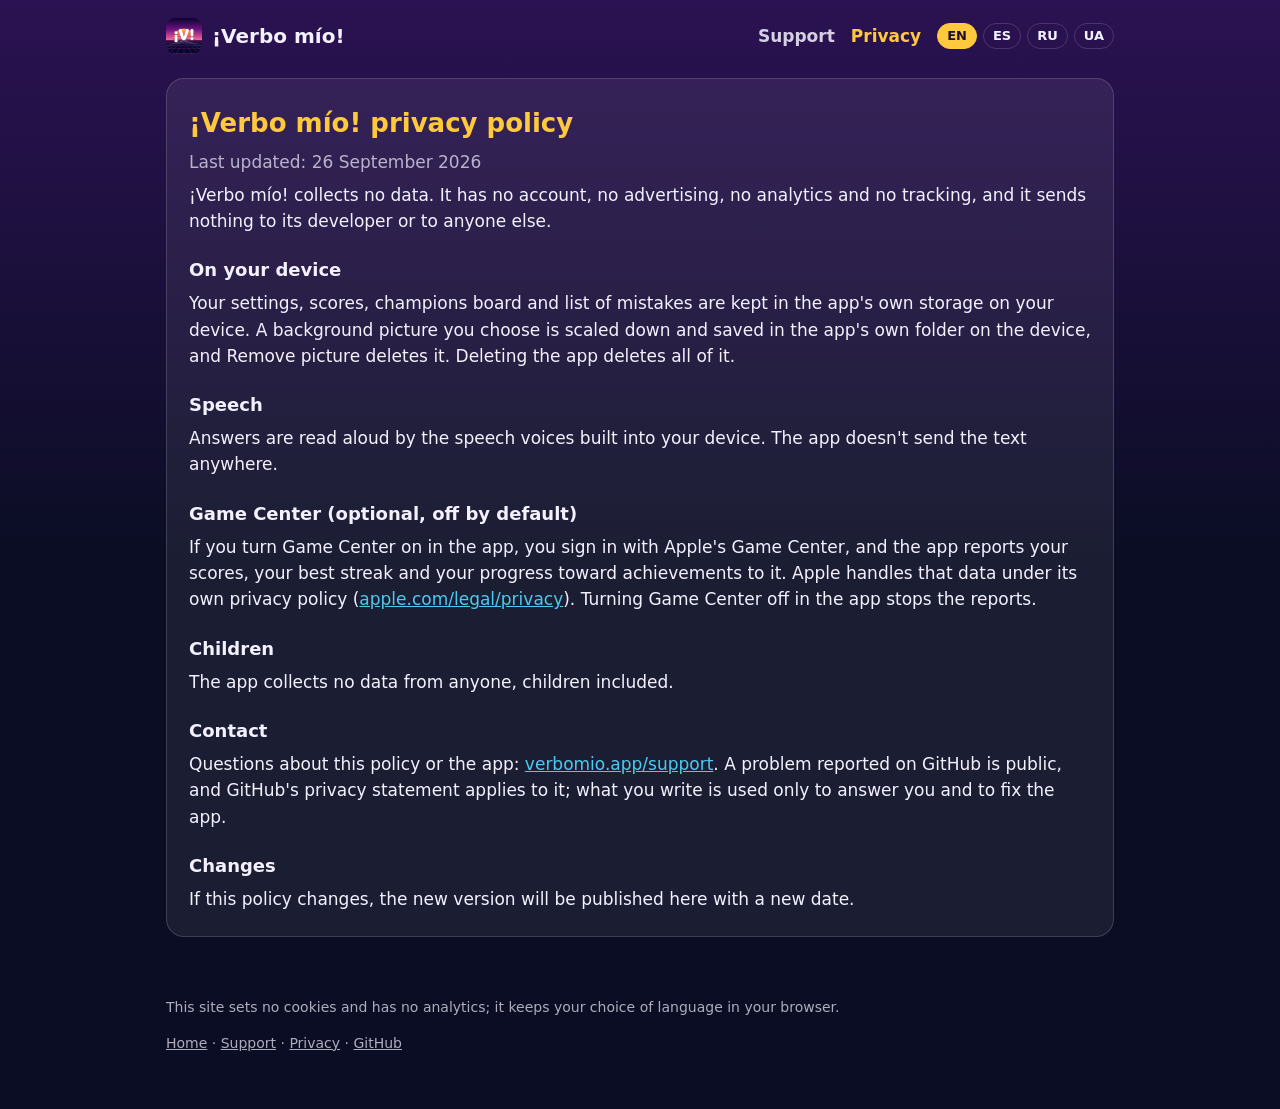
==== privacy/index.html @ 612788bc "The web site of ¡Verbo mío!: home, privacy policy and support Generated by tools/site.py in the app'" ====
<!doctype html>
<html lang="en">
<head>
<meta charset="utf-8">
<meta name="viewport" content="width=device-width, initial-scale=1">
<title>¡Verbo mío! privacy policy</title>
<meta name="description" content="Translate, conjugate and name the tense against the clock, in Spanish, English, Russian and Ukrainian. Four arcade games, and a verb of the day on Apple Watch.">
<meta property="og:title" content="¡Verbo mío! privacy policy">
<meta property="og:description" content="Translate, conjugate and name the tense against the clock, in Spanish, English, Russian and Ukrainian. Four arcade games, and a verb of the day on Apple Watch.">
<meta property="og:image" content="https://verbomio.app/assets/icon-256.png">
<meta name="theme-color" content="#2b1252">
<link rel="icon" href="../assets/icon-64.png">
<link rel="apple-touch-icon" href="../assets/icon-180.png">
<link rel="stylesheet" href="../assets/site.css">
</head>
<body>
<div class="wrap">
<section class="lang" data-lang="en" lang="en" data-title="¡Verbo mío! privacy policy">
<header class="site"><a class="brand" href="../"><img src="../assets/icon-64.png" alt="">¡Verbo mío!</a><nav><a href="../support/">Support</a><a href="../privacy/" aria-current="page">Privacy</a><span class="chips"><a href="?lang=en" data-lang="en" lang="en">EN</a><a href="?lang=es" data-lang="es" lang="es">ES</a><a href="?lang=ru" data-lang="ru" lang="ru">RU</a><a href="?lang=uk" data-lang="uk" lang="uk">UA</a></span></nav></header>
<article>
<h2>¡Verbo mío! privacy policy</h2>
<p class="updated">Last updated: 26 September 2026</p>
<p>¡Verbo mío! collects no data. It has no account, no advertising, no analytics and no tracking, and it sends nothing to its developer or to anyone else.</p>
<h3>On your device</h3>
<p>Your settings, scores, champions board and list of mistakes are kept in the app&#x27;s own storage on your device. A background picture you choose is scaled down and saved in the app&#x27;s own folder on the device, and Remove picture deletes it. Deleting the app deletes all of it.</p>
<h3>Speech</h3>
<p>Answers are read aloud by the speech voices built into your device. The app doesn&#x27;t send the text anywhere.</p>
<h3>Game Center (optional, off by default)</h3>
<p>If you turn Game Center on in the app, you sign in with Apple&#x27;s Game Center, and the app reports your scores, your best streak and your progress toward achievements to it. Apple handles that data under its own privacy policy (<a href="https://apple.com/legal/privacy">apple.com/legal/privacy</a>). Turning Game Center off in the app stops the reports.</p>
<h3>Children</h3>
<p>The app collects no data from anyone, children included.</p>
<h3>Contact</h3>
<p>Questions about this policy or the app: <a href="https://verbomio.app/support">verbomio.app/support</a>. A problem reported on GitHub is public, and GitHub&#x27;s privacy statement applies to it; what you write is used only to answer you and to fix the app.</p>
<h3>Changes</h3>
<p>If this policy changes, the new version will be published here with a new date.</p>
</article>
<footer class="site"><p>This site sets no cookies and has no analytics; it keeps your choice of language in your browser.</p><p><a href="../">Home</a> · <a href="../support/">Support</a> · <a href="../privacy/">Privacy</a> · <a href="https://github.com/kromych/verbomio">GitHub</a></p></footer>
</section>
<section class="lang" data-lang="es" lang="es" data-title="Política de privacidad de ¡Verbo mío!">
<header class="site"><a class="brand" href="../"><img src="../assets/icon-64.png" alt="">¡Verbo mío!</a><nav><a href="../support/">Soporte</a><a href="../privacy/" aria-current="page">Privacidad</a><span class="chips"><a href="?lang=en" data-lang="en" lang="en">EN</a><a href="?lang=es" data-lang="es" lang="es">ES</a><a href="?lang=ru" data-lang="ru" lang="ru">RU</a><a href="?lang=uk" data-lang="uk" lang="uk">UA</a></span></nav></header>
<article>
<h2>Política de privacidad de ¡Verbo mío!</h2>
<p class="updated">Última actualización: 26 de septiembre de 2026</p>
<p>¡Verbo mío! no recopila ningún dato. No tiene cuentas, publicidad, analíticas ni seguimiento, y no envía nada a su desarrollador ni a nadie más.</p>
<h3>En tu dispositivo</h3>
<p>Tus ajustes, tus puntuaciones, el tablero de campeones y tu lista de errores se guardan en el almacenamiento propio de la app en tu dispositivo. La imagen de fondo que elijas se reduce y se guarda en la carpeta propia de la app en el dispositivo, y Quitar imagen la borra. Al eliminar la app se borra todo.</p>
<h3>Voz</h3>
<p>Las respuestas las leen en voz alta las voces integradas en tu dispositivo. La app no envía el texto a ninguna parte.</p>
<h3>Game Center (opcional, desactivado de serie)</h3>
<p>Si activas Game Center en la app, inicias sesión en Game Center de Apple, y la app le envía tus puntuaciones, tu mejor racha y tu progreso hacia los logros. Apple trata esos datos según su propia política de privacidad (<a href="https://apple.com/legal/privacy">apple.com/legal/privacy</a>). Al desactivar Game Center en la app, deja de enviarlos.</p>
<h3>Menores</h3>
<p>La app no recopila datos de nadie, tampoco de menores.</p>
<h3>Contacto</h3>
<p>Preguntas sobre esta política o la app: <a href="https://verbomio.app/support">verbomio.app/support</a>. Un problema comunicado en GitHub es público y se rige por la declaración de privacidad de GitHub; lo que escribas solo se usa para responderte y corregir la app.</p>
<h3>Cambios</h3>
<p>Si esta política cambia, la nueva versión se publicará aquí con una fecha nueva.</p>
</article>
<footer class="site"><p>Este sitio no usa cookies ni analíticas; guarda en tu navegador el idioma que elijas.</p><p><a href="../">Inicio</a> · <a href="../support/">Soporte</a> · <a href="../privacy/">Privacidad</a> · <a href="https://github.com/kromych/verbomio">GitHub</a></p></footer>
</section>
<section class="lang" data-lang="ru" lang="ru" data-title="Политика конфиденциальности ¡Verbo mío!">
<header class="site"><a class="brand" href="../"><img src="../assets/icon-64.png" alt="">¡Verbo mío!</a><nav><a href="../support/">Поддержка</a><a href="../privacy/" aria-current="page">Конфиденциальность</a><span class="chips"><a href="?lang=en" data-lang="en" lang="en">EN</a><a href="?lang=es" data-lang="es" lang="es">ES</a><a href="?lang=ru" data-lang="ru" lang="ru">RU</a><a href="?lang=uk" data-lang="uk" lang="uk">UA</a></span></nav></header>
<article>
<h2>Политика конфиденциальности ¡Verbo mío!</h2>
<p class="updated">Обновлена 26 сентября 2026 года</p>
<p>¡Verbo mío! не собирает никаких данных. В приложении нет учётных записей, рекламы, аналитики и отслеживания, и оно ничего не отправляет ни разработчику, ни кому-либо ещё.</p>
<h3>На вашем устройстве</h3>
<p>Ваши настройки, очки, таблица чемпионов и список ошибок хранятся в собственном хранилище приложения на устройстве. Выбранная вами фоновая картинка уменьшается и сохраняется в собственной папке приложения на устройстве, а «Убрать картинку» её удаляет. При удалении приложения удаляется всё.</p>
<h3>Озвучивание</h3>
<p>Ответы читают вслух голоса, встроенные в ваше устройство. Приложение никуда не отправляет текст.</p>
<h3>Game Center (по желанию, по умолчанию выключен)</h3>
<p>Если вы включите Game Center в приложении, вы войдёте в Game Center от Apple, и приложение будет отправлять туда ваши очки, лучшую серию и продвижение к достижениям. Эти данные Apple обрабатывает по своей политике конфиденциальности (<a href="https://apple.com/legal/privacy">apple.com/legal/privacy</a>). Если выключить Game Center в приложении, оно перестаёт их отправлять.</p>
<h3>Дети</h3>
<p>Приложение не собирает данных ни о ком, в том числе о детях.</p>
<h3>Связь</h3>
<p>Вопросы об этой политике или о приложении: <a href="https://verbomio.app/support">verbomio.app/support</a>. Сообщение о проблеме на GitHub публично, и на него распространяется политика конфиденциальности GitHub; написанное вами используется только для ответа и исправления приложения.</p>
<h3>Изменения</h3>
<p>Если эта политика изменится, новая версия будет опубликована здесь с новой датой.</p>
</article>
<footer class="site"><p>Этот сайт не использует файлы cookie и аналитику; выбранный язык хранится в вашем браузере.</p><p><a href="../">Главная</a> · <a href="../support/">Поддержка</a> · <a href="../privacy/">Конфиденциальность</a> · <a href="https://github.com/kromych/verbomio">GitHub</a></p></footer>
</section>
<section class="lang" data-lang="uk" lang="uk" data-title="Політика конфіденційності ¡Verbo mío!">
<header class="site"><a class="brand" href="../"><img src="../assets/icon-64.png" alt="">¡Verbo mío!</a><nav><a href="../support/">Підтримка</a><a href="../privacy/" aria-current="page">Конфіденційність</a><span class="chips"><a href="?lang=en" data-lang="en" lang="en">EN</a><a href="?lang=es" data-lang="es" lang="es">ES</a><a href="?lang=ru" data-lang="ru" lang="ru">RU</a><a href="?lang=uk" data-lang="uk" lang="uk">UA</a></span></nav></header>
<article>
<h2>Політика конфіденційності ¡Verbo mío!</h2>
<p class="updated">Оновлено 26 вересня 2026 року</p>
<p>¡Verbo mío! не збирає жодних даних. У застосунку немає облікових записів, реклами, аналітики й відстеження, і він нічого не надсилає ні розробникові, ні будь-кому іншому.</p>
<h3>На вашому пристрої</h3>
<p>Ваші налаштування, очки, таблиця чемпіонів і список помилок зберігаються у власному сховищі застосунку на пристрої. Вибране вами фонове зображення зменшується й зберігається у власній теці застосунку на пристрої, а «Прибрати зображення» його видаляє. Якщо видалити застосунок, видаляється все.</p>
<h3>Озвучування</h3>
<p>Відповіді читають уголос голоси, вбудовані у ваш пристрій. Застосунок нікуди не надсилає текст.</p>
<h3>Game Center (за бажанням, типово вимкнений)</h3>
<p>Якщо ви ввімкнете Game Center у застосунку, ви ввійдете в Game Center від Apple, і застосунок надсилатиме туди ваші очки, найкращу серію та поступ до досягнень. Ці дані Apple обробляє за власною політикою конфіденційності (<a href="https://apple.com/legal/privacy">apple.com/legal/privacy</a>). Якщо вимкнути Game Center у застосунку, він перестає їх надсилати.</p>
<h3>Діти</h3>
<p>Застосунок не збирає даних ні про кого, зокрема й про дітей.</p>
<h3>Зв’язок</h3>
<p>Питання щодо цієї політики чи застосунку: <a href="https://verbomio.app/support">verbomio.app/support</a>. Повідомлення про проблему на GitHub є публічним, і на нього поширюється політика конфіденційності GitHub; написане вами використовується лише для відповіді та виправлення застосунку.</p>
<h3>Зміни</h3>
<p>Якщо ця політика зміниться, нову версію буде опубліковано тут із новою датою.</p>
</article>
<footer class="site"><p>Цей сайт не використовує файли cookie та аналітику; вибрана мова зберігається у вашому браузері.</p><p><a href="../">Головна</a> · <a href="../support/">Підтримка</a> · <a href="../privacy/">Конфіденційність</a> · <a href="https://github.com/kromych/verbomio">GitHub</a></p></footer>
</section>
</div>
<script src="../assets/site.js" defer></script>
</body>
</html>
---- assets/site.css ----
/* verbomio.app: the app's night-to-dusk sky and its colors. The app is dark only, and so is the site. */
:root {
  --night: #0a0d24;
  --dusk: #2b1252;
  --sol: #ffc93d;
  --rosa: #f766cc;
  --azul: #4dc9f0;
  --text: #f4f1ff;
  --dim: rgba(244, 241, 255, 0.7);
  --card: rgba(255, 255, 255, 0.07);
  --stroke: rgba(255, 255, 255, 0.15);
  color-scheme: dark;
}

* { box-sizing: border-box; }

html { background: var(--night); }

body {
  margin: 0;
  min-height: 100vh;
  color: var(--text);
  background: linear-gradient(180deg, var(--dusk) 0, var(--night) 560px) no-repeat, var(--night);
  font: 17px/1.55 ui-rounded, "SF Pro Rounded", -apple-system, system-ui, "Segoe UI", Roboto, sans-serif;
  -webkit-text-size-adjust: 100%;
}

a { color: var(--azul); }

.wrap { max-width: 980px; margin: 0 auto; padding: 0 16px; }

header.site { display: flex; align-items: center; gap: 12px 18px; flex-wrap: wrap; padding: 18px 0 6px; }
header.site .brand { display: flex; align-items: center; gap: 10px; color: var(--text); text-decoration: none;
                     font-weight: 800; font-size: 20px; }
header.site .brand img { width: 36px; height: 36px; border-radius: 9px; }
header.site nav { margin-left: auto; display: flex; gap: 8px 16px; align-items: center; flex-wrap: wrap; }
header.site nav > a { color: var(--text); text-decoration: none; font-weight: 600; opacity: 0.85; }
header.site nav > a[aria-current="page"] { opacity: 1; color: var(--sol); }

.chips { display: flex; gap: 6px; }
.chips a { padding: 2px 9px; border-radius: 999px; border: 1px solid var(--stroke); font-size: 13px; font-weight: 800;
           color: var(--text); text-decoration: none; }
.chips a[aria-current="true"] { background: var(--sol); border-color: var(--sol); color: #1b1030; }

.lang[hidden] { display: none; }

.hero { text-align: center; padding: 36px 0 8px; }
.hero .icon { width: 128px; height: 128px; border-radius: 28px; box-shadow: 0 12px 44px rgba(247, 102, 204, 0.35); }
.hero h1 { font-size: clamp(40px, 9vw, 66px); line-height: 1.05; margin: 18px 0 6px; font-weight: 900; color: var(--sol);
           letter-spacing: -0.02em; }
.hero .subtitle { font-size: 22px; font-weight: 700; margin: 0 0 10px; }
.hero .promo { color: var(--dim); max-width: 640px; margin: 0 auto 20px; }
.hero .platforms { color: var(--dim); font-size: 15px; margin: 14px 0 0; }

.store { display: inline-block; padding: 11px 22px; border-radius: 12px; background: var(--text); color: #111;
         font-weight: 800; text-decoration: none; }
.store.soon { background: transparent; color: var(--text); border: 1px solid var(--stroke); }

.shots { display: flex; gap: 14px; overflow-x: auto; padding: 20px 2px 16px; scroll-snap-type: x mandatory;
         justify-content: safe center; }
.shots img { flex: none; height: 460px; width: auto; border-radius: 24px; border: 1px solid var(--stroke);
             scroll-snap-align: center; }
.shots img.watch { height: 230px; align-self: center; border-radius: 44px; }
.wide { margin: 8px 0 24px; }
.wide img { width: 100%; height: auto; border-radius: 14px; border: 1px solid var(--stroke); }

article { background: var(--card); border: 1px solid var(--stroke); border-radius: 18px; padding: 8px 22px 18px;
          margin: 18px 0; }
article h2 { color: var(--sol); font-size: 26px; margin: 16px 0 4px; }
article h3 { font-size: 18px; margin: 22px 0 2px; }
article p { margin: 6px 0; }
.updated { color: var(--dim); }

.button { display: inline-block; padding: 10px 16px; border-radius: 12px; background: var(--sol); color: #1b1030;
          font-weight: 800; text-decoration: none; margin: 6px 8px 6px 0; }
.button.secondary { background: transparent; color: var(--text); border: 1px solid var(--stroke); }
.note { color: var(--dim); font-size: 15px; }

ul.issues { list-style: none; padding: 0; margin: 8px 0 0; }
ul.issues li { padding: 10px 0; border-top: 1px solid var(--stroke); }
ul.issues .label { display: inline-block; font-size: 12px; border-radius: 999px; padding: 0 8px; margin-left: 8px;
                   border: 1px solid var(--stroke); color: var(--dim); }

footer.site { color: var(--dim); font-size: 14px; padding: 28px 0 40px; }
footer.site a { color: var(--dim); }

@media (max-width: 600px) {
  body { font-size: 16px; }
  .shots { justify-content: flex-start; }
  .shots img { height: 380px; }
  .shots img.watch { height: 200px; }
}
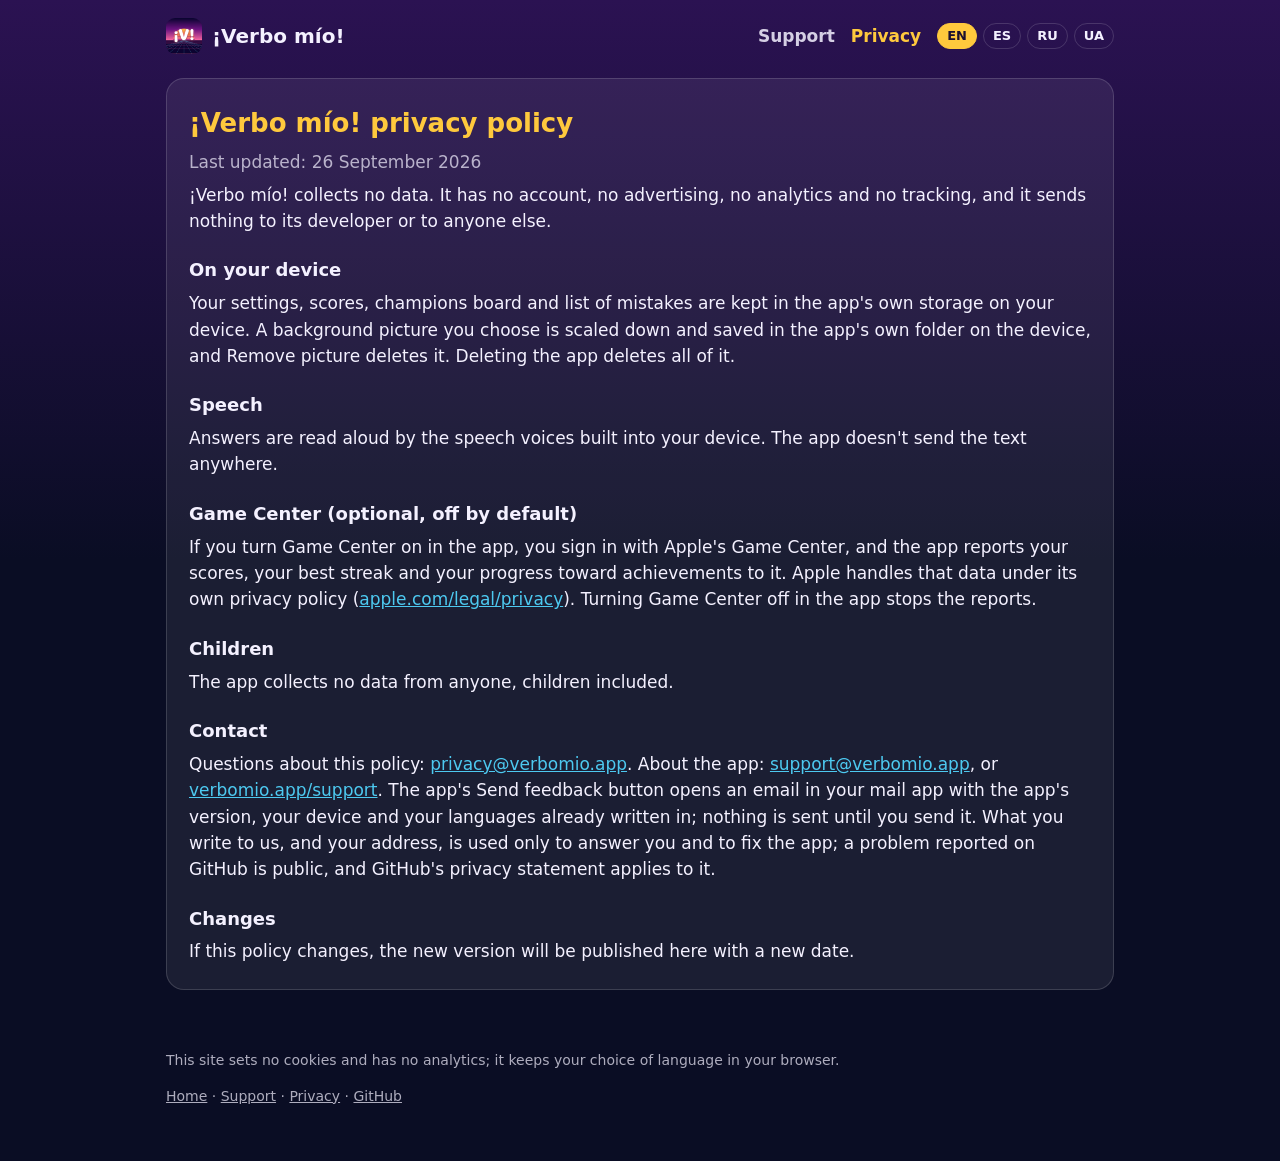
==== commit 33fde7a9: "Add the support and privacy email addresses, and refresh the screenshots The support page offers an " ====
--- a/privacy/index.html
+++ b/privacy/index.html
@@ -30,7 +30,7 @@
 <h3>Children</h3>
 <p>The app collects no data from anyone, children included.</p>
 <h3>Contact</h3>
-<p>Questions about this policy or the app: <a href="https://verbomio.app/support">verbomio.app/support</a>. A problem reported on GitHub is public, and GitHub&#x27;s privacy statement applies to it; what you write is used only to answer you and to fix the app.</p>
+<p>Questions about this policy: <a class="email" data-u="ycavirp" data-d="ppa.oimobrev">privacy<span class="at"></span>verbomio.app</a>. About the app: <a class="email" data-u="troppus" data-d="ppa.oimobrev">support<span class="at"></span>verbomio.app</a>, or <a href="https://verbomio.app/support">verbomio.app/support</a>. The app&#x27;s Send feedback button opens an email in your mail app with the app&#x27;s version, your device and your languages already written in; nothing is sent until you send it. What you write to us, and your address, is used only to answer you and to fix the app; a problem reported on GitHub is public, and GitHub&#x27;s privacy statement applies to it.</p>
 <h3>Changes</h3>
 <p>If this policy changes, the new version will be published here with a new date.</p>
 </article>
@@ -51,7 +51,7 @@
 <h3>Menores</h3>
 <p>La app no recopila datos de nadie, tampoco de menores.</p>
 <h3>Contacto</h3>
-<p>Preguntas sobre esta política o la app: <a href="https://verbomio.app/support">verbomio.app/support</a>. Un problema comunicado en GitHub es público y se rige por la declaración de privacidad de GitHub; lo que escribas solo se usa para responderte y corregir la app.</p>
+<p>Preguntas sobre esta política: <a class="email" data-u="ycavirp" data-d="ppa.oimobrev">privacy<span class="at"></span>verbomio.app</a>. Sobre la app: <a class="email" data-u="troppus" data-d="ppa.oimobrev">support<span class="at"></span>verbomio.app</a> o <a href="https://verbomio.app/support">verbomio.app/support</a>. El botón Enviar comentarios de la app abre un correo en tu app de correo con la versión de la app, tu dispositivo y tus idiomas ya escritos; no se envía nada hasta que lo envíes tú. Lo que nos escribas, y tu dirección, solo se usa para responderte y corregir la app; un problema comunicado en GitHub es público y se rige por la declaración de privacidad de GitHub.</p>
 <h3>Cambios</h3>
 <p>Si esta política cambia, la nueva versión se publicará aquí con una fecha nueva.</p>
 </article>
@@ -72,7 +72,7 @@
 <h3>Дети</h3>
 <p>Приложение не собирает данных ни о ком, в том числе о детях.</p>
 <h3>Связь</h3>
-<p>Вопросы об этой политике или о приложении: <a href="https://verbomio.app/support">verbomio.app/support</a>. Сообщение о проблеме на GitHub публично, и на него распространяется политика конфиденциальности GitHub; написанное вами используется только для ответа и исправления приложения.</p>
+<p>Вопросы об этой политике: <a class="email" data-u="ycavirp" data-d="ppa.oimobrev">privacy<span class="at"></span>verbomio.app</a>. О приложении: <a class="email" data-u="troppus" data-d="ppa.oimobrev">support<span class="at"></span>verbomio.app</a> или <a href="https://verbomio.app/support">verbomio.app/support</a>. Кнопка «Отправить отзыв» в приложении открывает письмо в вашей почтовой программе, где уже указаны версия приложения, ваше устройство и языки; ничего не отправляется, пока вы сами не отправите письмо. Написанное вами и ваш адрес используются только для ответа и исправления приложения; сообщение о проблеме на GitHub публично, и на него распространяется политика конфиденциальности GitHub.</p>
 <h3>Изменения</h3>
 <p>Если эта политика изменится, новая версия будет опубликована здесь с новой датой.</p>
 </article>
@@ -93,7 +93,7 @@
 <h3>Діти</h3>
 <p>Застосунок не збирає даних ні про кого, зокрема й про дітей.</p>
 <h3>Зв’язок</h3>
-<p>Питання щодо цієї політики чи застосунку: <a href="https://verbomio.app/support">verbomio.app/support</a>. Повідомлення про проблему на GitHub є публічним, і на нього поширюється політика конфіденційності GitHub; написане вами використовується лише для відповіді та виправлення застосунку.</p>
+<p>Питання щодо цієї політики: <a class="email" data-u="ycavirp" data-d="ppa.oimobrev">privacy<span class="at"></span>verbomio.app</a>. Щодо застосунку: <a class="email" data-u="troppus" data-d="ppa.oimobrev">support<span class="at"></span>verbomio.app</a> або <a href="https://verbomio.app/support">verbomio.app/support</a>. Кнопка «Надіслати відгук» у застосунку відкриває лист у вашій поштовій програмі, де вже вказано версію застосунку, ваш пристрій і мови; нічого не надсилається, доки ви самі не надішлете лист. Написане вами та ваша адреса використовуються лише для відповіді та виправлення застосунку; повідомлення про проблему на GitHub є публічним, і на нього поширюється політика конфіденційності GitHub.</p>
 <h3>Зміни</h3>
 <p>Якщо ця політика зміниться, нову версію буде опубліковано тут із новою датою.</p>
 </article>
--- a/assets/site.css
+++ b/assets/site.css
@@ -43,6 +43,9 @@
 .chips a[aria-current="true"] { background: var(--sol); border-color: var(--sol); color: #1b1030; }
 
 .lang[hidden] { display: none; }
+
+/* An email address: its @ isn't in the page's source (see site.js). */
+.email .at::before { content: "@"; }
 
 .hero { text-align: center; padding: 36px 0 8px; }
 .hero .icon { width: 128px; height: 128px; border-radius: 28px; box-shadow: 0 12px 44px rgba(247, 102, 204, 0.35); }
